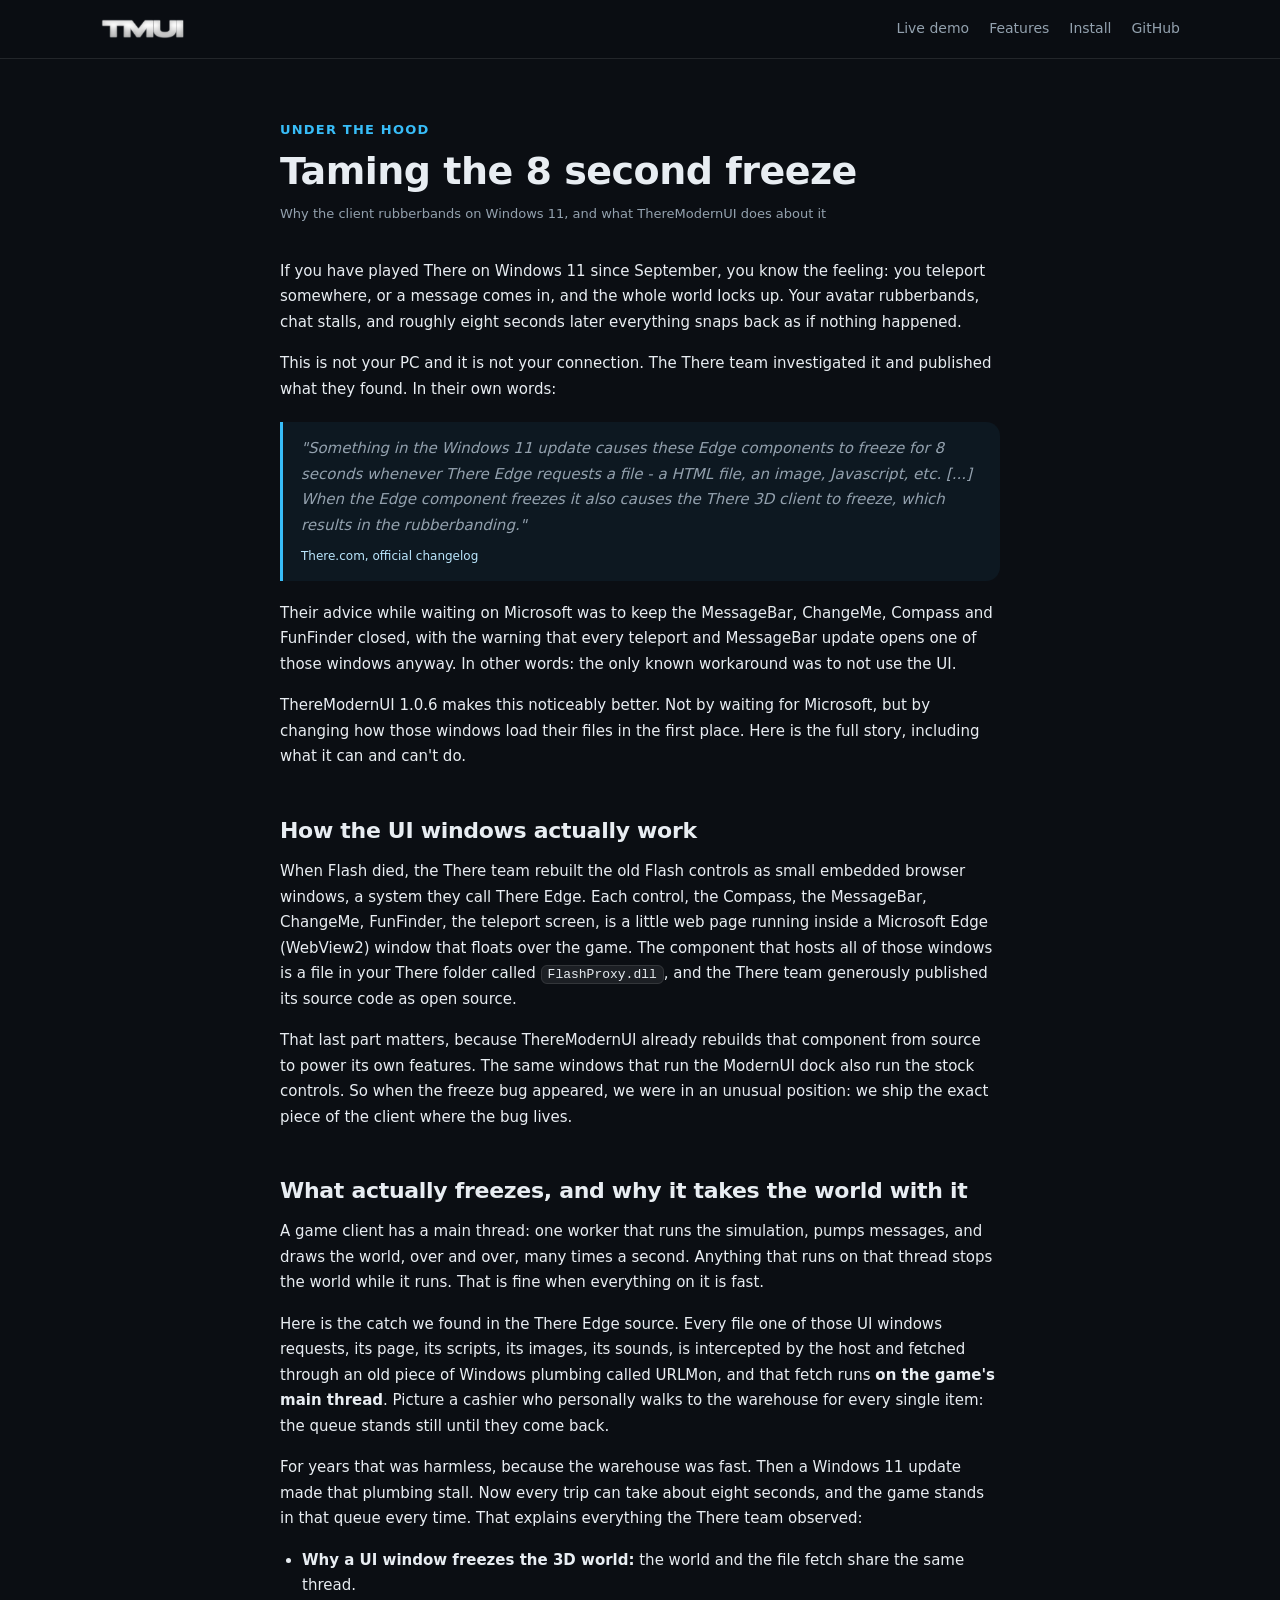
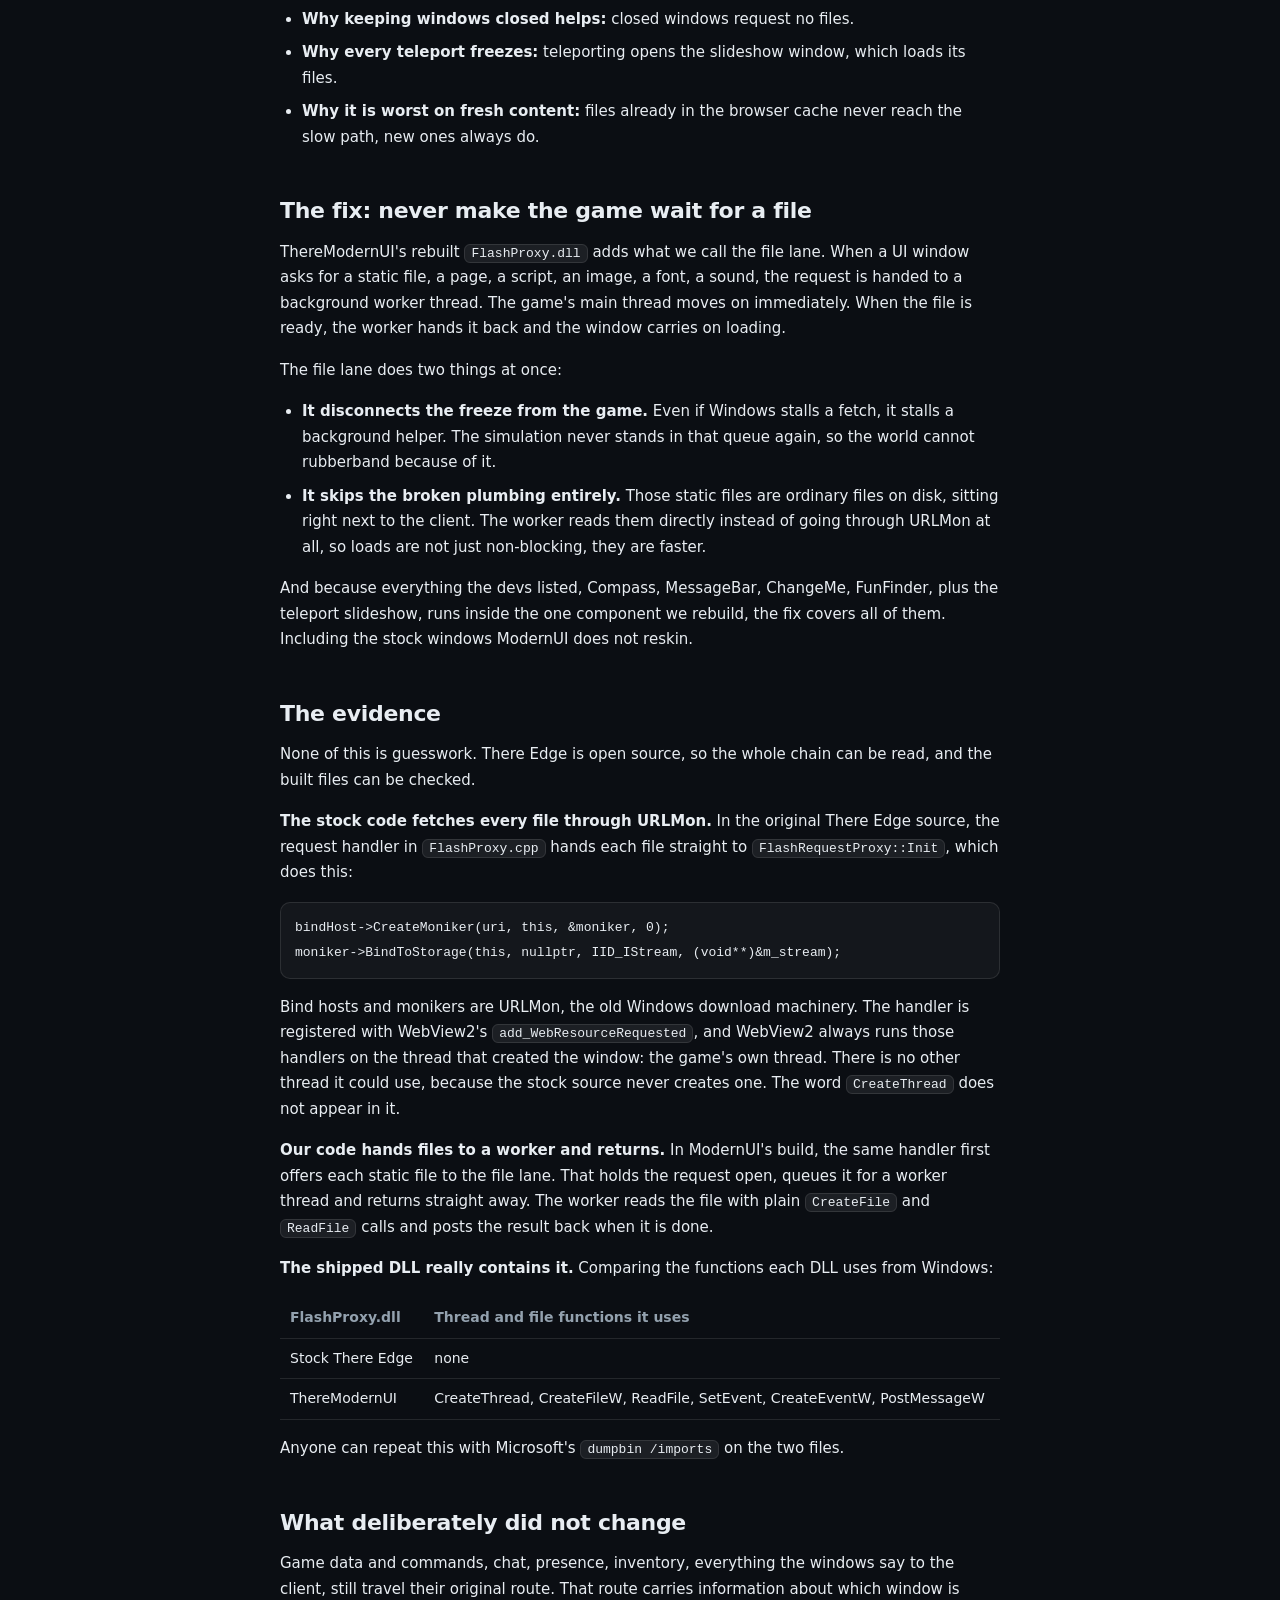
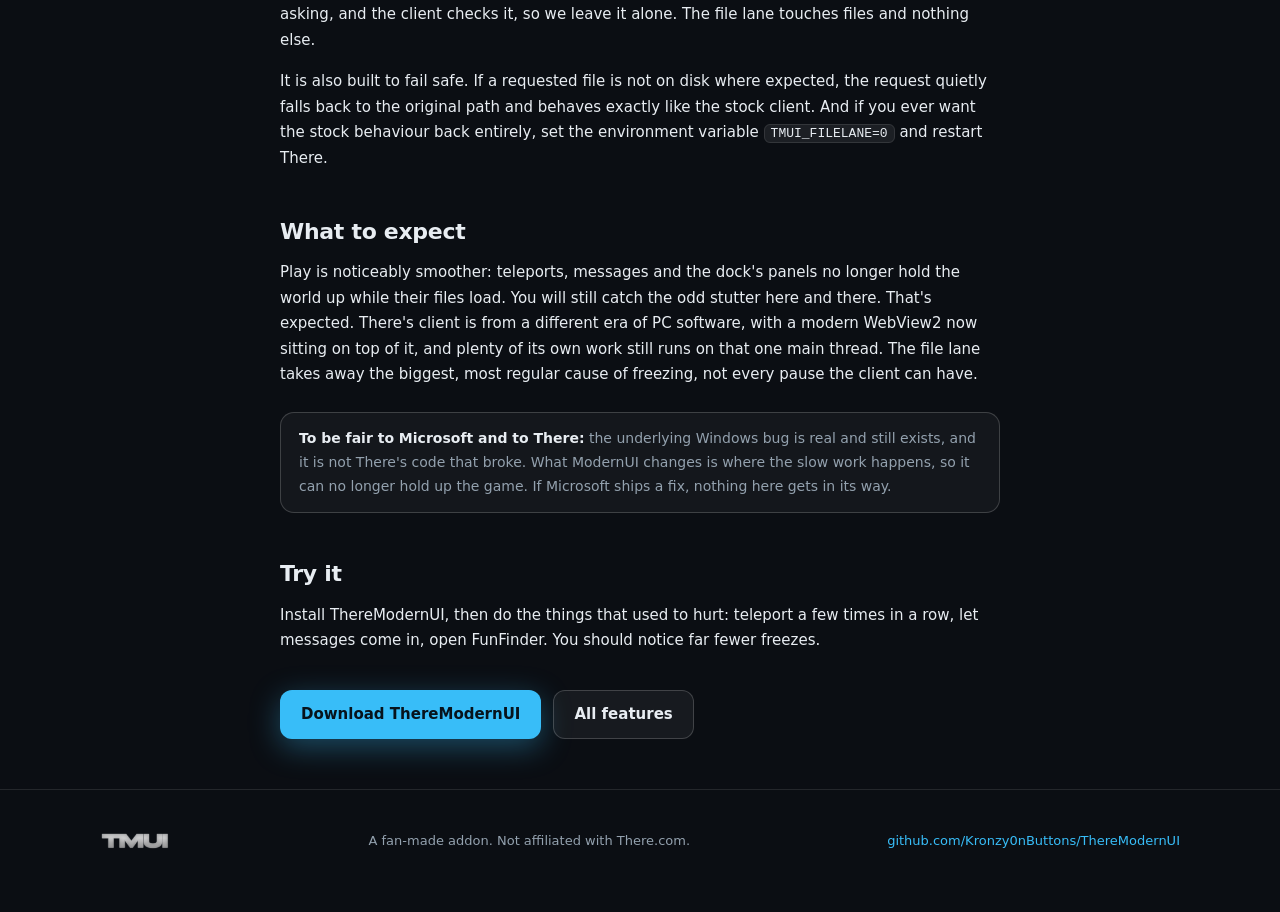
==== docs/freeze-fix.html @ 23bf6ccb "Release v1.0.6" ====
<!DOCTYPE html>
<!-- ThereModernUI - docs/freeze-fix.html. Under-the-hood article on taming the 8 second freeze. Author: DANKIES -->
<html lang="en">
<head>
<meta charset="utf-8">
<meta name="viewport" content="width=device-width, initial-scale=1">
<title>Taming the 8 second freeze - ThereModernUI</title>
<meta name="description" content="Under the hood: why the There.com client freezes for 8 seconds on Windows 11, and how ThereModernUI makes it noticeably smoother.">
<meta property="og:title" content="Taming the 8 second freeze">
<meta property="og:description" content="Why the There.com client rubberbands on Windows 11, and how ThereModernUI makes it noticeably smoother.">
<meta property="og:image" content="assets/tmui-square.png">
<link rel="icon" href="assets/tmui-square.png">
<style>
:root {
  --bg: #0b0e13;
  --bg2: #11151c;
  --panel: rgba(17, 21, 28, 0.92);
  --border: rgba(255, 255, 255, 0.10);
  --border-strong: rgba(255, 255, 255, 0.18);
  --text: #e8edf2;
  --dim: #93a1ae;
  --accent: #38bdf8;
  --accent-bright: #bae6fd;
  --radius: 14px;
}

* { box-sizing: border-box; }

html { scroll-behavior: smooth; }

body {
  margin: 0;
  background: var(--bg);
  color: var(--text);
  font: 15px/1.7 'Segoe UI', system-ui, -apple-system, sans-serif;
  -webkit-font-smoothing: antialiased;
}

a { color: var(--accent); text-decoration: none; }
a:hover { text-decoration: underline; }

.wrap { max-width: 1120px; margin: 0 auto; padding: 0 20px; }

/* nav */
nav {
  position: sticky; top: 0; z-index: 50;
  background: rgba(11, 14, 19, 0.8);
  backdrop-filter: blur(10px);
  border-bottom: 1px solid var(--border);
}
nav .wrap { display: flex; align-items: center; gap: 22px; height: 58px; }
nav .brand img { height: 22px; display: block; }
nav .links { display: flex; gap: 20px; margin-left: auto; font-size: 14px; }
nav .links a { color: var(--dim); }
nav .links a:hover { color: var(--text); text-decoration: none; }
@media (max-width: 720px) { nav .links a.hide-sm { display: none; } }

/* buttons */
.btn {
  display: inline-flex; align-items: center; gap: 9px;
  padding: 11px 20px; border-radius: 12px;
  font-weight: 700; font-size: 15px;
  border: 1px solid var(--border-strong);
  color: var(--text); background: rgba(255, 255, 255, 0.05);
  cursor: pointer; transition: transform 120ms ease, filter 120ms ease;
}
.btn:hover { text-decoration: none; transform: translateY(-1px); }
.btn.primary { background: var(--accent); color: #07131c; border-color: transparent; box-shadow: 0 8px 30px color-mix(in srgb, var(--accent) 35%, transparent); }
.btn.primary:hover { filter: brightness(1.08); }

/* article */
.article { max-width: 760px; margin: 0 auto; padding: 60px 20px 40px; }
.kicker { color: var(--accent); font-weight: 700; font-size: 13px; letter-spacing: 1.2px; text-transform: uppercase; }
.article h1 { font-size: clamp(26px, 4vw, 38px); line-height: 1.2; margin: 8px 0 8px; letter-spacing: -0.5px; }
.article .byline { color: var(--dim); font-size: 13px; margin-bottom: 34px; }
.article h2 { font-size: 22px; margin: 42px 0 10px; letter-spacing: -0.3px; }
.article p { color: var(--text); margin: 0 0 16px; }
.article p.dim { color: var(--dim); }
.article ul { margin: 0 0 16px; padding-left: 22px; }
.article li { margin-bottom: 8px; }
.article code {
  font: 13px/1.5 Consolas, 'Cascadia Mono', monospace;
  background: rgba(255, 255, 255, 0.07);
  border: 1px solid var(--border);
  border-radius: 6px;
  padding: 1px 6px;
}
blockquote {
  margin: 20px 0;
  padding: 14px 18px;
  border-left: 3px solid var(--accent);
  border-radius: 0 var(--radius) var(--radius) 0;
  background: rgba(56, 189, 248, 0.06);
  color: var(--dim);
  font-style: italic;
}
blockquote .who { display: block; margin-top: 8px; font-style: normal; font-size: 12px; color: var(--accent-bright); }
.article pre {
  margin: 0 0 16px;
  padding: 12px 14px;
  overflow-x: auto;
  border-radius: 10px;
  border: 1px solid var(--border);
  background: rgba(255, 255, 255, 0.04);
}
.article pre code { border: none; background: none; padding: 0; }
table.evidence { width: 100%; border-collapse: collapse; margin: 0 0 16px; font-size: 14px; }
table.evidence th, table.evidence td { text-align: left; padding: 8px 10px; border-bottom: 1px solid var(--border); }
table.evidence th { color: var(--dim); font-weight: 600; }
.note {
  margin: 24px 0;
  padding: 14px 18px;
  border: 1px solid var(--border-strong);
  border-radius: var(--radius);
  background: rgba(255, 255, 255, 0.04);
  color: var(--dim);
  font-size: 14px;
}
.note b { color: var(--text); }
.cta { display: flex; gap: 12px; flex-wrap: wrap; margin: 36px 0 10px; }

footer { padding: 40px 0 60px; border-top: 1px solid var(--border); color: var(--dim); font-size: 13px; }
footer .wrap { display: flex; gap: 20px; justify-content: space-between; flex-wrap: wrap; align-items: center; }
footer img { height: 18px; opacity: 0.8; }
</style>
</head>
<body>

<nav>
  <div class="wrap">
    <a class="brand" href="index.html"><img src="assets/tmui-logo.png" alt="TMUI"></a>
    <div class="links">
      <a href="index.html#demo">Live demo</a>
      <a href="index.html#features" class="hide-sm">Features</a>
      <a href="index.html#install">Install</a>
      <a href="https://github.com/Kronzy0nButtons/ThereModernUI" class="hide-sm">GitHub</a>
    </div>
  </div>
</nav>

<article class="article">
  <div class="kicker">Under the hood</div>
  <h1>Taming the 8 second freeze</h1>
  <div class="byline">Why the client rubberbands on Windows 11, and what ThereModernUI does about it</div>

  <p>If you have played There on Windows 11 since September, you know the feeling: you teleport somewhere, or a message comes in, and the whole world locks up. Your avatar rubberbands, chat stalls, and roughly eight seconds later everything snaps back as if nothing happened.</p>

  <p>This is not your PC and it is not your connection. The There team investigated it and published what they found. In their own words:</p>

  <blockquote>
    "Something in the Windows 11 update causes these Edge components to freeze for 8 seconds whenever There Edge requests a file - a HTML file, an image, Javascript, etc. [...] When the Edge component freezes it also causes the There 3D client to freeze, which results in the rubberbanding."
    <span class="who">There.com, official changelog</span>
  </blockquote>

  <p>Their advice while waiting on Microsoft was to keep the MessageBar, ChangeMe, Compass and FunFinder closed, with the warning that every teleport and MessageBar update opens one of those windows anyway. In other words: the only known workaround was to not use the UI.</p>

  <p>ThereModernUI 1.0.6 makes this noticeably better. Not by waiting for Microsoft, but by changing how those windows load their files in the first place. Here is the full story, including what it can and can't do.</p>

  <h2>How the UI windows actually work</h2>

  <p>When Flash died, the There team rebuilt the old Flash controls as small embedded browser windows, a system they call There Edge. Each control, the Compass, the MessageBar, ChangeMe, FunFinder, the teleport screen, is a little web page running inside a Microsoft Edge (WebView2) window that floats over the game. The component that hosts all of those windows is a file in your There folder called <code>FlashProxy.dll</code>, and the There team generously published its source code as open source.</p>

  <p>That last part matters, because ThereModernUI already rebuilds that component from source to power its own features. The same windows that run the ModernUI dock also run the stock controls. So when the freeze bug appeared, we were in an unusual position: we ship the exact piece of the client where the bug lives.</p>

  <h2>What actually freezes, and why it takes the world with it</h2>

  <p>A game client has a main thread: one worker that runs the simulation, pumps messages, and draws the world, over and over, many times a second. Anything that runs on that thread stops the world while it runs. That is fine when everything on it is fast.</p>

  <p>Here is the catch we found in the There Edge source. Every file one of those UI windows requests, its page, its scripts, its images, its sounds, is intercepted by the host and fetched through an old piece of Windows plumbing called URLMon, and that fetch runs <b>on the game's main thread</b>. Picture a cashier who personally walks to the warehouse for every single item: the queue stands still until they come back.</p>

  <p>For years that was harmless, because the warehouse was fast. Then a Windows 11 update made that plumbing stall. Now every trip can take about eight seconds, and the game stands in that queue every time. That explains everything the There team observed:</p>

  <ul>
    <li><b>Why a UI window freezes the 3D world:</b> the world and the file fetch share the same thread.</li>
    <li><b>Why keeping windows closed helps:</b> closed windows request no files.</li>
    <li><b>Why every teleport freezes:</b> teleporting opens the slideshow window, which loads its files.</li>
    <li><b>Why it is worst on fresh content:</b> files already in the browser cache never reach the slow path, new ones always do.</li>
  </ul>

  <h2>The fix: never make the game wait for a file</h2>

  <p>ThereModernUI's rebuilt <code>FlashProxy.dll</code> adds what we call the file lane. When a UI window asks for a static file, a page, a script, an image, a font, a sound, the request is handed to a background worker thread. The game's main thread moves on immediately. When the file is ready, the worker hands it back and the window carries on loading.</p>

  <p>The file lane does two things at once:</p>

  <ul>
    <li><b>It disconnects the freeze from the game.</b> Even if Windows stalls a fetch, it stalls a background helper. The simulation never stands in that queue again, so the world cannot rubberband because of it.</li>
    <li><b>It skips the broken plumbing entirely.</b> Those static files are ordinary files on disk, sitting right next to the client. The worker reads them directly instead of going through URLMon at all, so loads are not just non-blocking, they are faster.</li>
  </ul>

  <p>And because everything the devs listed, Compass, MessageBar, ChangeMe, FunFinder, plus the teleport slideshow, runs inside the one component we rebuild, the fix covers all of them. Including the stock windows ModernUI does not reskin.</p>

  <h2>The evidence</h2>

  <p>None of this is guesswork. There Edge is open source, so the whole chain can be read, and the built files can be checked.</p>

  <p><b>The stock code fetches every file through URLMon.</b> In the original There Edge source, the request handler in <code>FlashProxy.cpp</code> hands each file straight to <code>FlashRequestProxy::Init</code>, which does this:</p>

  <pre><code>bindHost->CreateMoniker(uri, this, &amp;moniker, 0);
moniker->BindToStorage(this, nullptr, IID_IStream, (void**)&amp;m_stream);</code></pre>

  <p>Bind hosts and monikers are URLMon, the old Windows download machinery. The handler is registered with WebView2's <code>add_WebResourceRequested</code>, and WebView2 always runs those handlers on the thread that created the window: the game's own thread. There is no other thread it could use, because the stock source never creates one. The word <code>CreateThread</code> does not appear in it.</p>

  <p><b>Our code hands files to a worker and returns.</b> In ModernUI's build, the same handler first offers each static file to the file lane. That holds the request open, queues it for a worker thread and returns straight away. The worker reads the file with plain <code>CreateFile</code> and <code>ReadFile</code> calls and posts the result back when it is done.</p>

  <p><b>The shipped DLL really contains it.</b> Comparing the functions each DLL uses from Windows:</p>

  <table class="evidence">
    <tr><th>FlashProxy.dll</th><th>Thread and file functions it uses</th></tr>
    <tr><td>Stock There Edge</td><td>none</td></tr>
    <tr><td>ThereModernUI</td><td>CreateThread, CreateFileW, ReadFile, SetEvent, CreateEventW, PostMessageW</td></tr>
  </table>

  <p>Anyone can repeat this with Microsoft's <code>dumpbin /imports</code> on the two files.</p>

  <h2>What deliberately did not change</h2>

  <p>Game data and commands, chat, presence, inventory, everything the windows say to the client, still travel their original route. That route carries information about which window is asking, and the client checks it, so we leave it alone. The file lane touches files and nothing else.</p>

  <p>It is also built to fail safe. If a requested file is not on disk where expected, the request quietly falls back to the original path and behaves exactly like the stock client. And if you ever want the stock behaviour back entirely, set the environment variable <code>TMUI_FILELANE=0</code> and restart There.</p>

  <h2>What to expect</h2>

  <p>Play is noticeably smoother: teleports, messages and the dock's panels no longer hold the world up while their files load. You will still catch the odd stutter here and there. That's expected. There's client is from a different era of PC software, with a modern WebView2 now sitting on top of it, and plenty of its own work still runs on that one main thread. The file lane takes away the biggest, most regular cause of freezing, not every pause the client can have.</p>

  <div class="note"><b>To be fair to Microsoft and to There:</b> the underlying Windows bug is real and still exists, and it is not There's code that broke. What ModernUI changes is where the slow work happens, so it can no longer hold up the game. If Microsoft ships a fix, nothing here gets in its way.</div>

  <h2>Try it</h2>

  <p>Install ThereModernUI, then do the things that used to hurt: teleport a few times in a row, let messages come in, open FunFinder. You should notice far fewer freezes.</p>

  <div class="cta">
    <a class="btn primary" href="https://github.com/Kronzy0nButtons/ThereModernUI/releases/latest">Download ThereModernUI</a>
    <a class="btn" href="index.html#features">All features</a>
  </div>
</article>

<footer>
  <div class="wrap">
    <img src="assets/tmui-logo.png" alt="TMUI">
    <span>A fan-made addon. Not affiliated with There.com.</span>
    <a href="https://github.com/Kronzy0nButtons/ThereModernUI">github.com/Kronzy0nButtons/ThereModernUI</a>
  </div>
</footer>

</body>
</html>
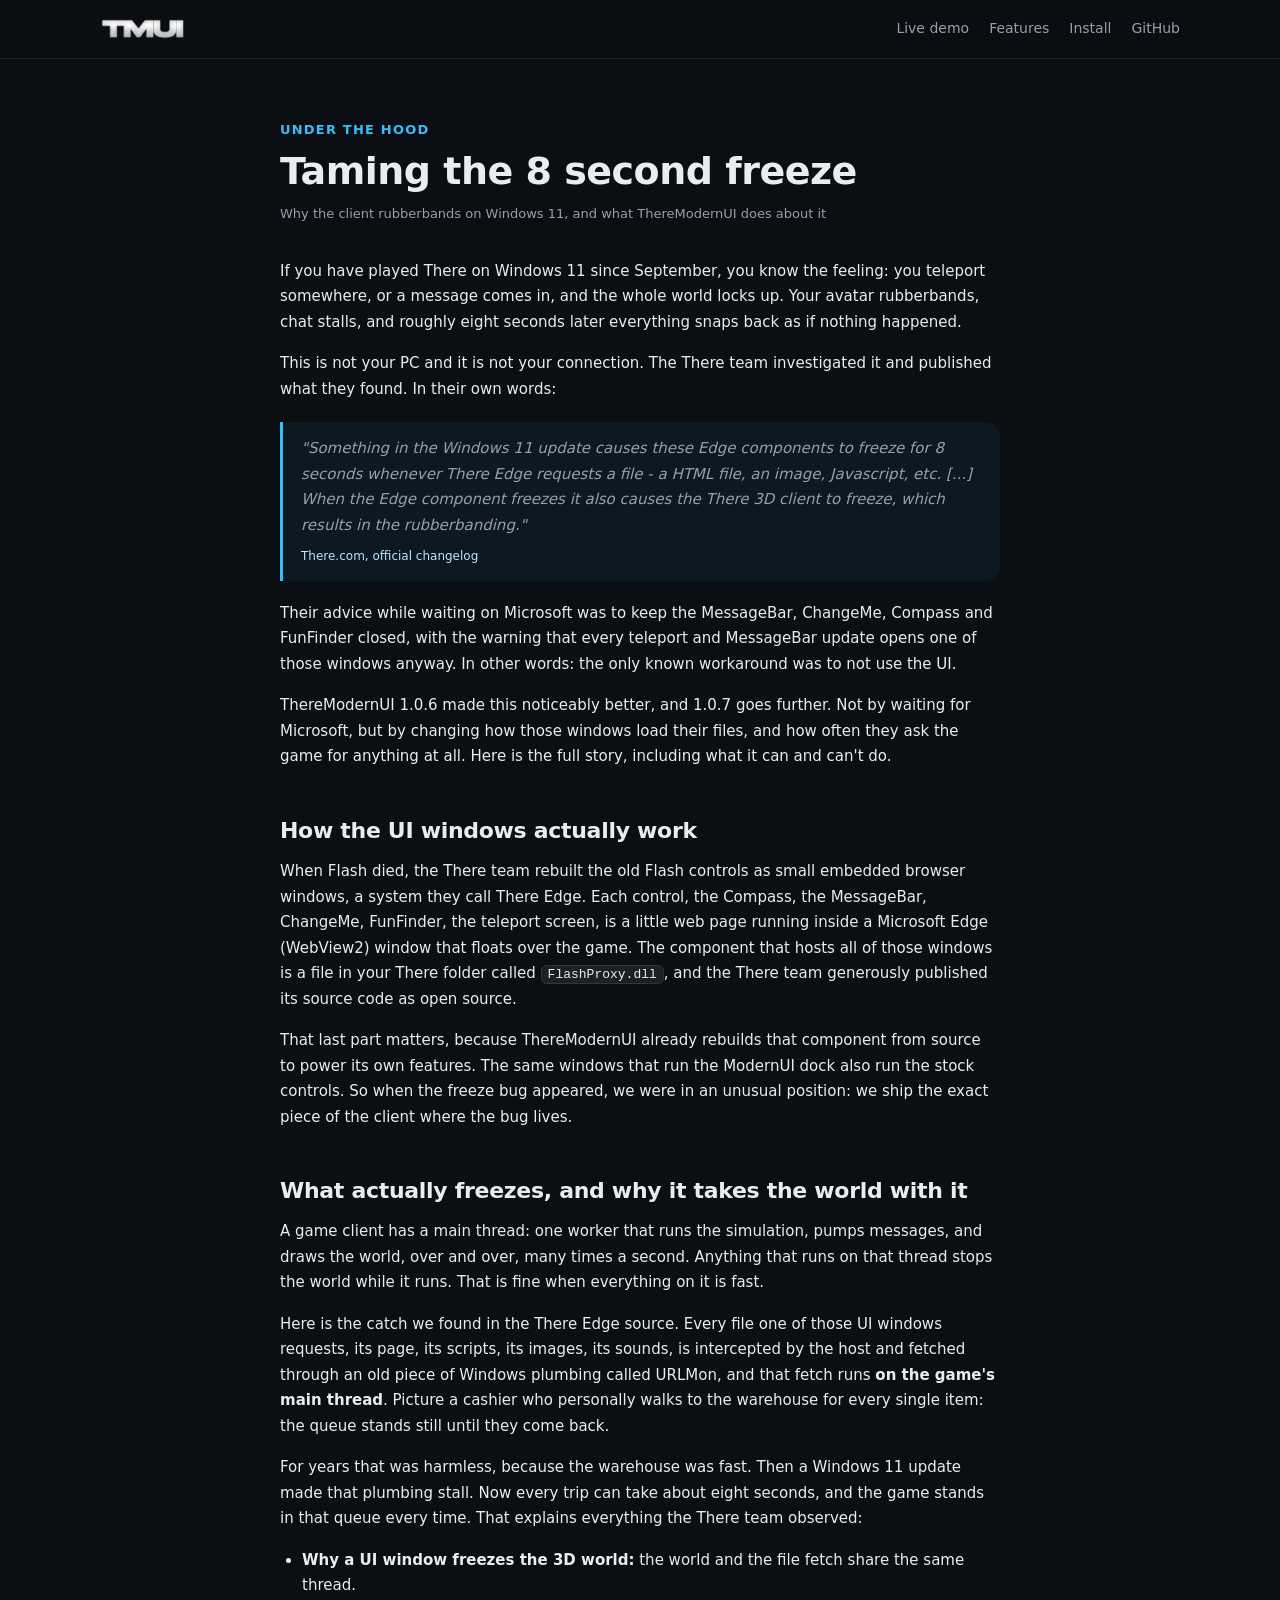
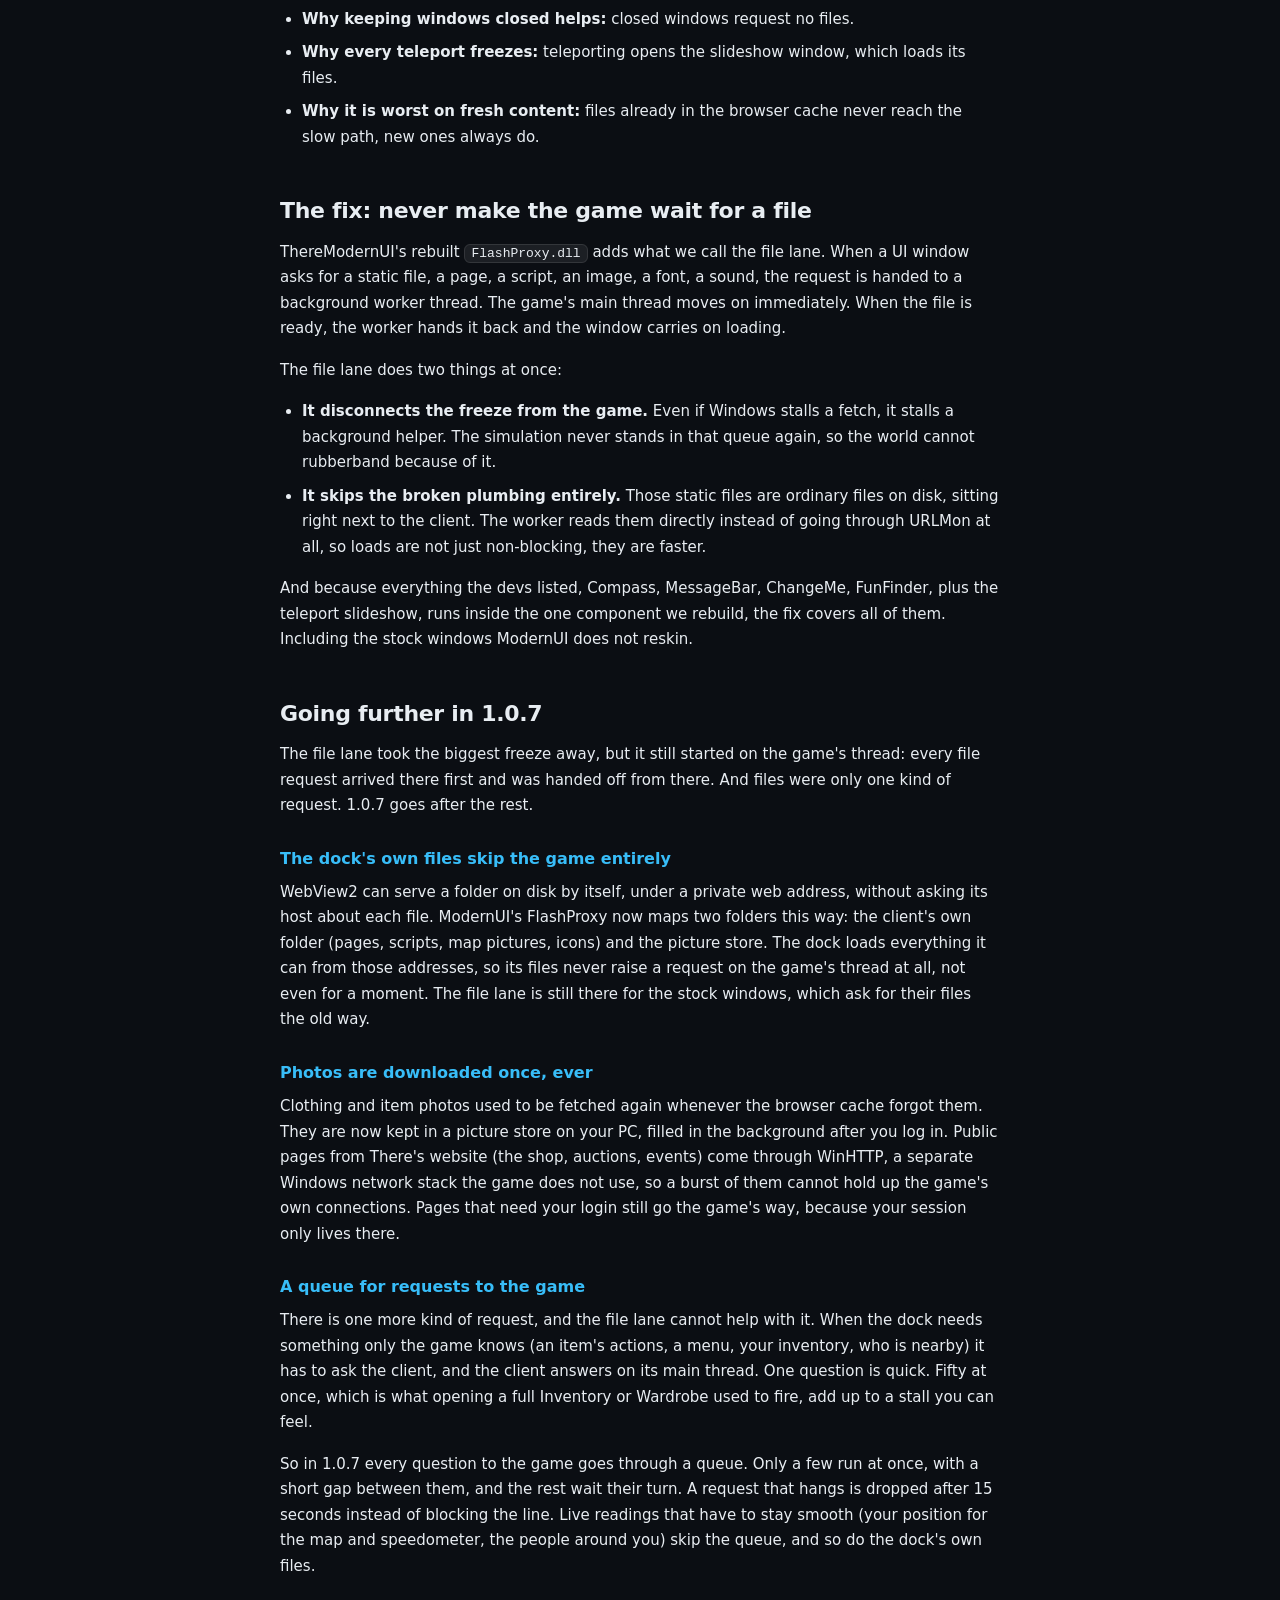
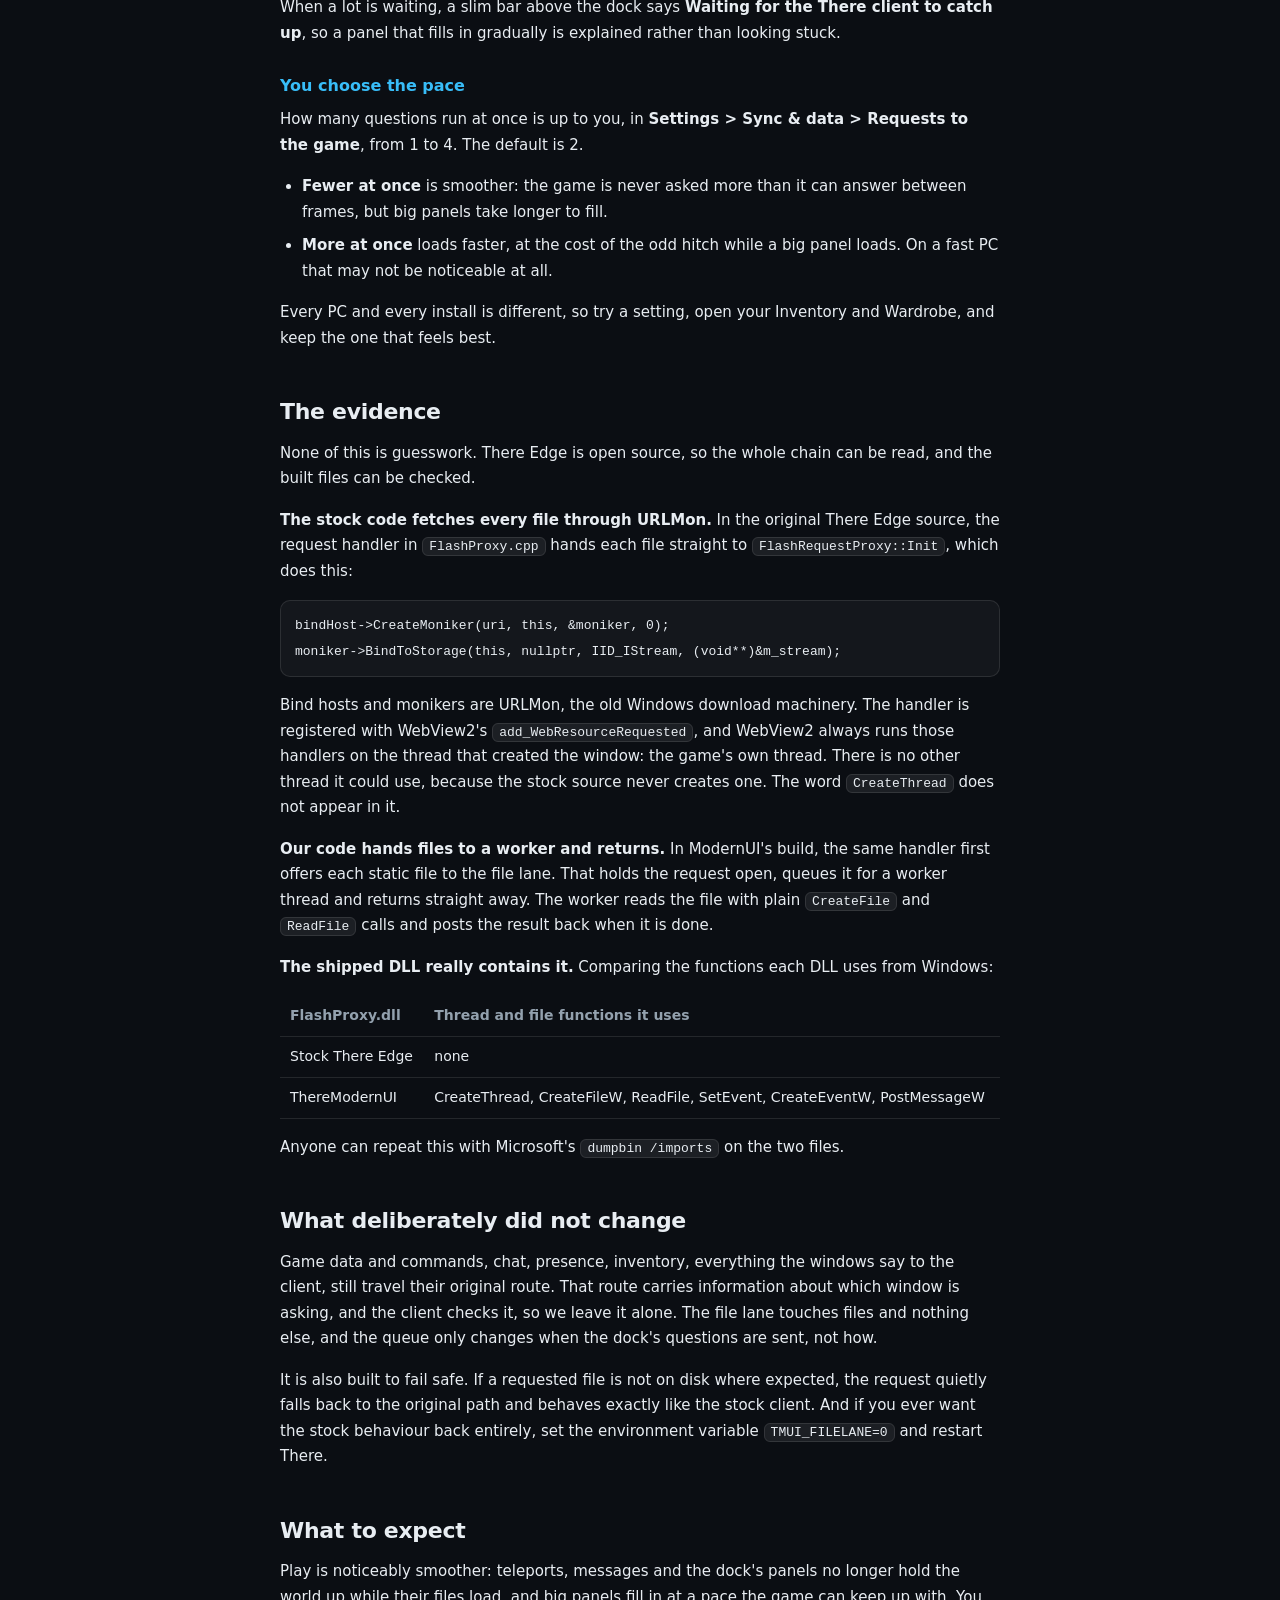
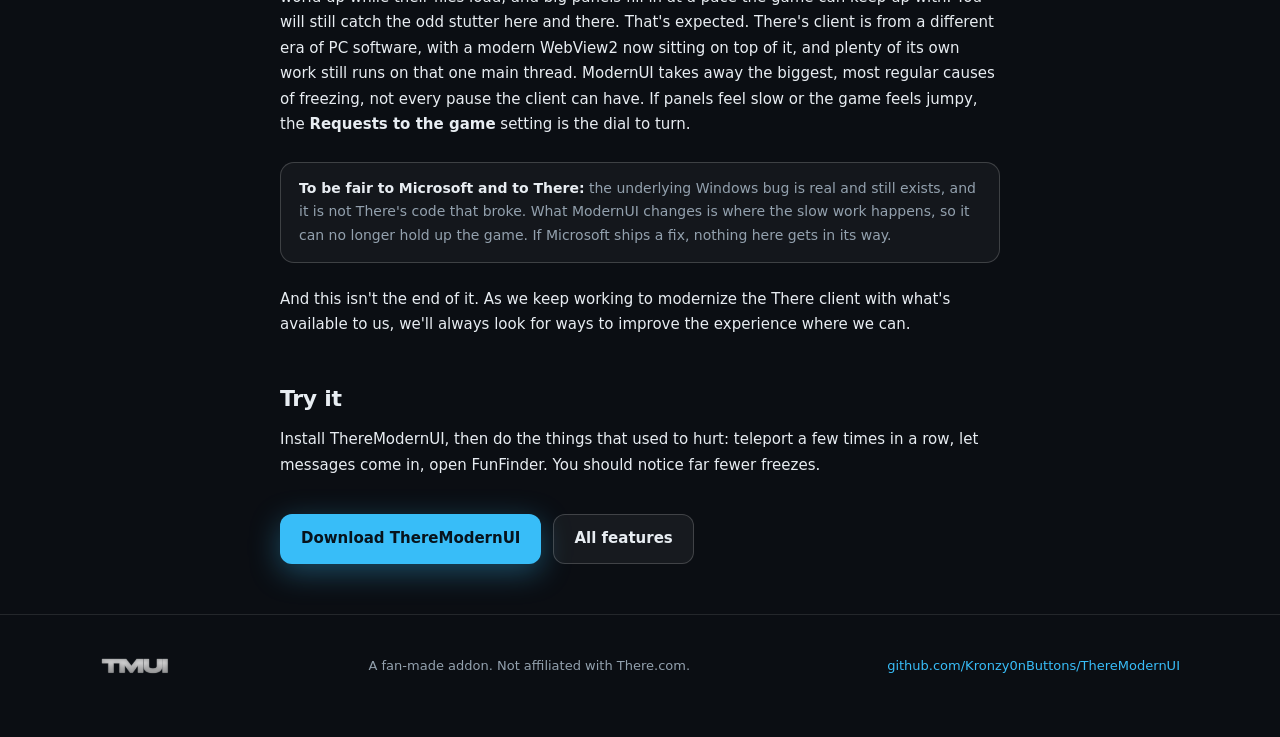
==== commit 07585075: "Release v1.0.7" ====
--- a/docs/freeze-fix.html
+++ b/docs/freeze-fix.html
@@ -5,7 +5,7 @@
 <meta charset="utf-8">
 <meta name="viewport" content="width=device-width, initial-scale=1">
 <title>Taming the 8 second freeze - ThereModernUI</title>
-<meta name="description" content="Under the hood: why the There.com client freezes for 8 seconds on Windows 11, and how ThereModernUI makes it noticeably smoother.">
+<meta name="description" content="Under the hood: why the There.com client freezes for 8 seconds on Windows 11, and how ThereModernUI's file lane, local file serving and request queue make it noticeably smoother.">
 <meta property="og:title" content="Taming the 8 second freeze">
 <meta property="og:description" content="Why the There.com client rubberbands on Windows 11, and how ThereModernUI makes it noticeably smoother.">
 <meta property="og:image" content="assets/tmui-square.png">
@@ -74,6 +74,7 @@
 .article h1 { font-size: clamp(26px, 4vw, 38px); line-height: 1.2; margin: 8px 0 8px; letter-spacing: -0.5px; }
 .article .byline { color: var(--dim); font-size: 13px; margin-bottom: 34px; }
 .article h2 { font-size: 22px; margin: 42px 0 10px; letter-spacing: -0.3px; }
+.article h3 { font-size: 16px; margin: 26px 0 8px; color: var(--accent, #38bdf8); }
 .article p { color: var(--text); margin: 0 0 16px; }
 .article p.dim { color: var(--dim); }
 .article ul { margin: 0 0 16px; padding-left: 22px; }
@@ -154,7 +155,7 @@
 
   <p>Their advice while waiting on Microsoft was to keep the MessageBar, ChangeMe, Compass and FunFinder closed, with the warning that every teleport and MessageBar update opens one of those windows anyway. In other words: the only known workaround was to not use the UI.</p>
 
-  <p>ThereModernUI 1.0.6 makes this noticeably better. Not by waiting for Microsoft, but by changing how those windows load their files in the first place. Here is the full story, including what it can and can't do.</p>
+  <p>ThereModernUI 1.0.6 made this noticeably better, and 1.0.7 goes further. Not by waiting for Microsoft, but by changing how those windows load their files, and how often they ask the game for anything at all. Here is the full story, including what it can and can't do.</p>
 
   <h2>How the UI windows actually work</h2>
 
@@ -190,6 +191,37 @@
 
   <p>And because everything the devs listed, Compass, MessageBar, ChangeMe, FunFinder, plus the teleport slideshow, runs inside the one component we rebuild, the fix covers all of them. Including the stock windows ModernUI does not reskin.</p>
 
+  <h2>Going further in 1.0.7</h2>
+
+  <p>The file lane took the biggest freeze away, but it still started on the game's thread: every file request arrived there first and was handed off from there. And files were only one kind of request. 1.0.7 goes after the rest.</p>
+
+  <h3>The dock's own files skip the game entirely</h3>
+
+  <p>WebView2 can serve a folder on disk by itself, under a private web address, without asking its host about each file. ModernUI's FlashProxy now maps two folders this way: the client's own folder (pages, scripts, map pictures, icons) and the picture store. The dock loads everything it can from those addresses, so its files never raise a request on the game's thread at all, not even for a moment. The file lane is still there for the stock windows, which ask for their files the old way.</p>
+
+  <h3>Photos are downloaded once, ever</h3>
+
+  <p>Clothing and item photos used to be fetched again whenever the browser cache forgot them. They are now kept in a picture store on your PC, filled in the background after you log in. Public pages from There's website (the shop, auctions, events) come through WinHTTP, a separate Windows network stack the game does not use, so a burst of them cannot hold up the game's own connections. Pages that need your login still go the game's way, because your session only lives there.</p>
+
+  <h3>A queue for requests to the game</h3>
+
+  <p>There is one more kind of request, and the file lane cannot help with it. When the dock needs something only the game knows (an item's actions, a menu, your inventory, who is nearby) it has to ask the client, and the client answers on its main thread. One question is quick. Fifty at once, which is what opening a full Inventory or Wardrobe used to fire, add up to a stall you can feel.</p>
+
+  <p>So in 1.0.7 every question to the game goes through a queue. Only a few run at once, with a short gap between them, and the rest wait their turn. A request that hangs is dropped after 15 seconds instead of blocking the line. Live readings that have to stay smooth (your position for the map and speedometer, the people around you) skip the queue, and so do the dock's own files.</p>
+
+  <p>When a lot is waiting, a slim bar above the dock says <b>Waiting for the There client to catch up</b>, so a panel that fills in gradually is explained rather than looking stuck.</p>
+
+  <h3>You choose the pace</h3>
+
+  <p>How many questions run at once is up to you, in <b>Settings &gt; Sync &amp; data &gt; Requests to the game</b>, from 1 to 4. The default is 2.</p>
+
+  <ul>
+    <li><b>Fewer at once</b> is smoother: the game is never asked more than it can answer between frames, but big panels take longer to fill.</li>
+    <li><b>More at once</b> loads faster, at the cost of the odd hitch while a big panel loads. On a fast PC that may not be noticeable at all.</li>
+  </ul>
+
+  <p>Every PC and every install is different, so try a setting, open your Inventory and Wardrobe, and keep the one that feels best.</p>
+
   <h2>The evidence</h2>
 
   <p>None of this is guesswork. There Edge is open source, so the whole chain can be read, and the built files can be checked.</p>
@@ -215,15 +247,17 @@
 
   <h2>What deliberately did not change</h2>
 
-  <p>Game data and commands, chat, presence, inventory, everything the windows say to the client, still travel their original route. That route carries information about which window is asking, and the client checks it, so we leave it alone. The file lane touches files and nothing else.</p>
+  <p>Game data and commands, chat, presence, inventory, everything the windows say to the client, still travel their original route. That route carries information about which window is asking, and the client checks it, so we leave it alone. The file lane touches files and nothing else, and the queue only changes when the dock's questions are sent, not how.</p>
 
   <p>It is also built to fail safe. If a requested file is not on disk where expected, the request quietly falls back to the original path and behaves exactly like the stock client. And if you ever want the stock behaviour back entirely, set the environment variable <code>TMUI_FILELANE=0</code> and restart There.</p>
 
   <h2>What to expect</h2>
 
-  <p>Play is noticeably smoother: teleports, messages and the dock's panels no longer hold the world up while their files load. You will still catch the odd stutter here and there. That's expected. There's client is from a different era of PC software, with a modern WebView2 now sitting on top of it, and plenty of its own work still runs on that one main thread. The file lane takes away the biggest, most regular cause of freezing, not every pause the client can have.</p>
+  <p>Play is noticeably smoother: teleports, messages and the dock's panels no longer hold the world up while their files load, and big panels fill in at a pace the game can keep up with. You will still catch the odd stutter here and there. That's expected. There's client is from a different era of PC software, with a modern WebView2 now sitting on top of it, and plenty of its own work still runs on that one main thread. ModernUI takes away the biggest, most regular causes of freezing, not every pause the client can have. If panels feel slow or the game feels jumpy, the <b>Requests to the game</b> setting is the dial to turn.</p>
 
   <div class="note"><b>To be fair to Microsoft and to There:</b> the underlying Windows bug is real and still exists, and it is not There's code that broke. What ModernUI changes is where the slow work happens, so it can no longer hold up the game. If Microsoft ships a fix, nothing here gets in its way.</div>
+
+  <p>And this isn't the end of it. As we keep working to modernize the There client with what's available to us, we'll always look for ways to improve the experience where we can.</p>
 
   <h2>Try it</h2>
 
